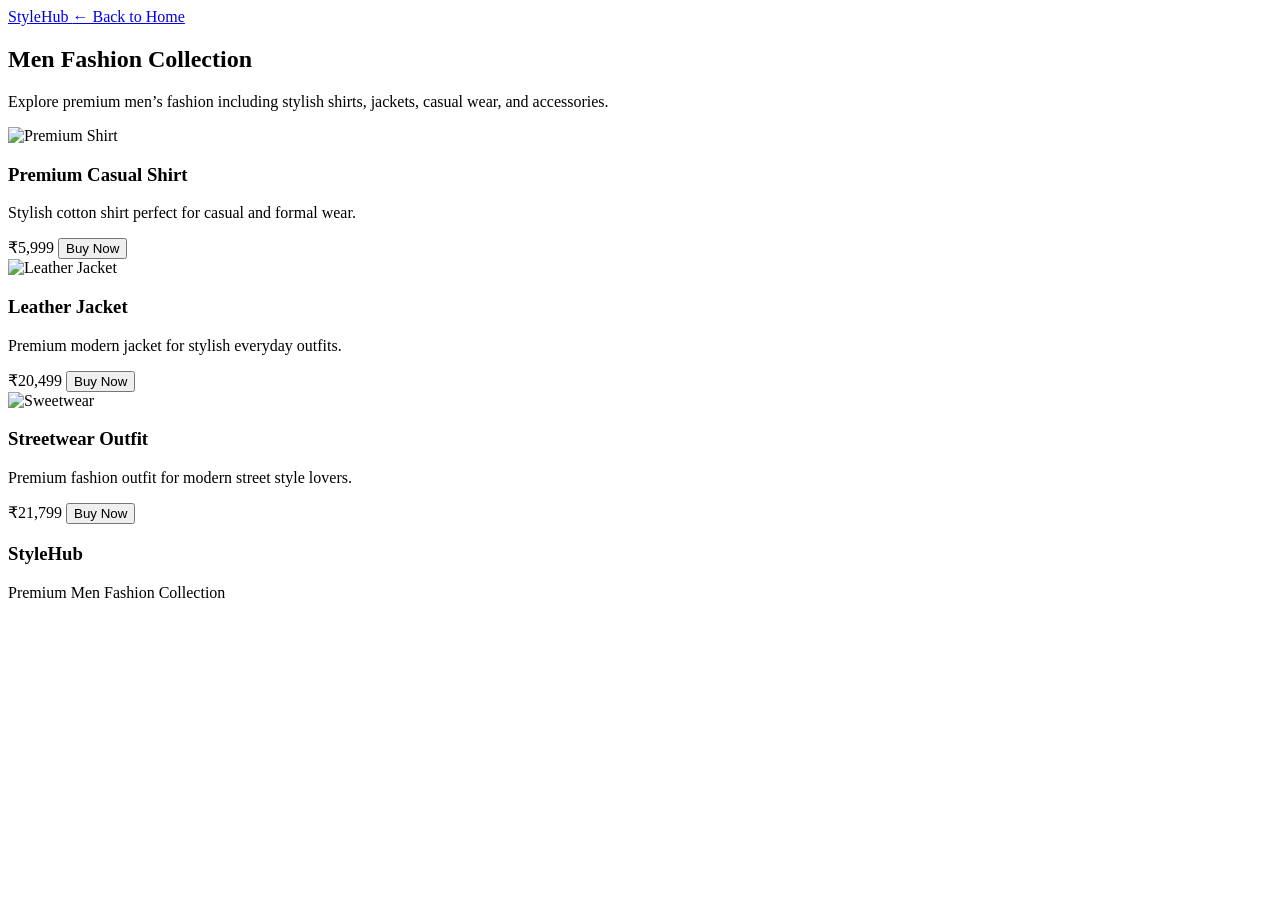
==== men.html @ a01085ac "Add files via upload" ====
<!DOCTYPE html>
<html lang="en">
<head>
  <meta charset="UTF-8" />
  <meta
    name="viewport"
    content="width=device-width, initial-scale=1.0"
  />
  <title>Men Fashion | StyleHub</title>
  <link rel="stylesheet" href="details.css" />
</head>
<body>

  <header class="navbar">
    <a href="index.html" class="logo">
      StyleHub
    </a>

    <a href="index.html" class="back-btn">
      ← Back to Home
    </a>
  </header>

  <section class="page-hero">
    <h1>Men Fashion Collection</h1>

    <p>
      Explore premium men’s fashion
      including stylish shirts, jackets,
      casual wear, and accessories.
    </p>
  </section>

  <section class="products">

    <div class="product-grid">

      <div class="product-card">
        <img
          src="C:\Users\nikit\OneDrive\Desktop\synent\task2-responsivepage\images\Screenshot 2026-05-18 165228.png"
          alt="Premium Shirt"
        />

        <div class="product-content">
          <h3>Premium Casual Shirt</h3>

          <p>
            Stylish cotton shirt perfect
            for casual and formal wear.
          </p>

          <span class="price">
            ₹5,999
          </span>

          <button class="buy-btn">
            Buy Now
          </button>
        </div>
      </div>

      <div class="product-card">
        <img
          src=""C:\Users\nikit\OneDrive\Desktop\synent\task2-responsivepage\images\Screenshot 2026-05-18 164438.png"
          alt="Leather Jacket"
        />

        <div class="product-content">
          <h3>Leather Jacket</h3>

          <p>
            Premium modern jacket for
            stylish everyday outfits.
          </p>

          <span class="price">
            ₹20,499
          </span>

          <button class="buy-btn">
            Buy Now
          </button>
        </div>
      </div>

      <div class="product-card">
        <img
          src="C:\Users\nikit\OneDrive\Desktop\synent\task2-responsivepage\images\sweetwear.jpg.png"
          alt="Sweetwear"
        />

        <div class="product-content">
          <h3>Streetwear Outfit</h3>

          <p>
            Premium fashion outfit for
            modern street style lovers.
          </p>

          <span class="price">
            ₹21,799
          </span>

          <button class="buy-btn">
            Buy Now
          </button>
        </div>
      </div>

    </div>

  </section>

  <footer class="footer">
    <h3>StyleHub</h3>
    <p>Premium Men Fashion Collection</p>
  </footer>

</body>
</html>
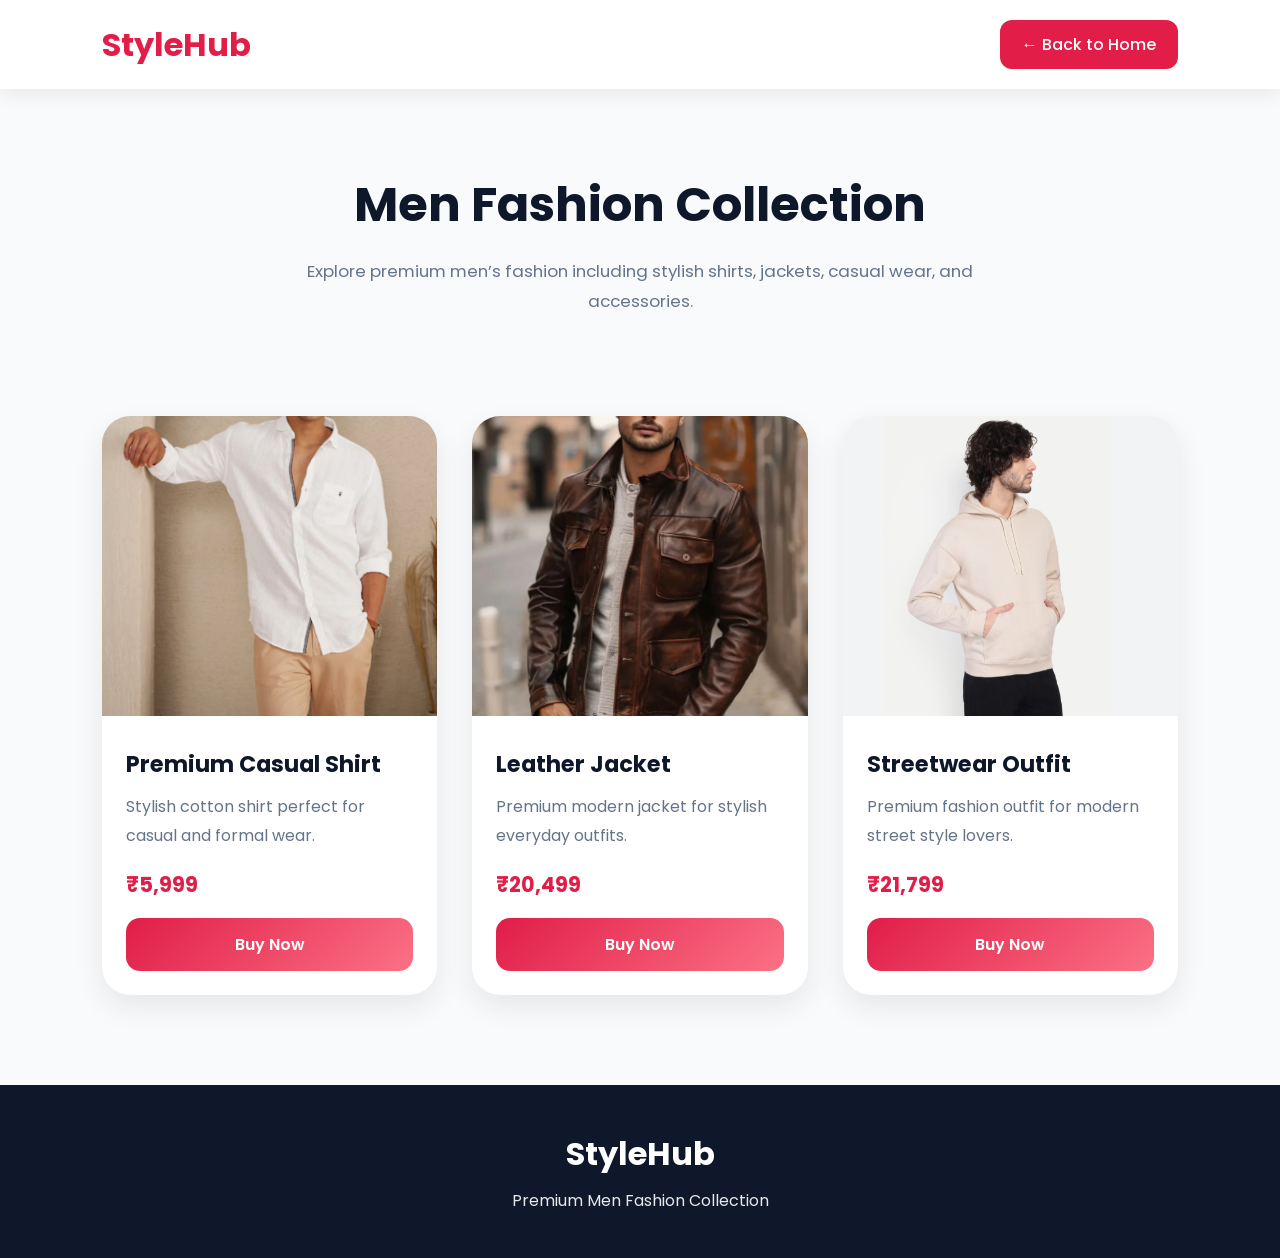
==== commit 12a46866: "Update men.html" ====
--- a/men.html
+++ b/men.html
@@ -37,7 +37,7 @@
 
       <div class="product-card">
         <img
-          src="C:\Users\nikit\OneDrive\Desktop\synent\task2-responsivepage\images\Screenshot 2026-05-18 165228.png"
+          src="images/mencasual.png"
           alt="Premium Shirt"
         />
 
@@ -61,7 +61,7 @@
 
       <div class="product-card">
         <img
-          src=""C:\Users\nikit\OneDrive\Desktop\synent\task2-responsivepage\images\Screenshot 2026-05-18 164438.png"
+          src="images/leatherjacket.png"
           alt="Leather Jacket"
         />
 
@@ -85,7 +85,7 @@
 
       <div class="product-card">
         <img
-          src="C:\Users\nikit\OneDrive\Desktop\synent\task2-responsivepage\images\sweetwear.jpg.png"
+          src="images/sweetwear.jpg.png"
           alt="Sweetwear"
         />
 
@@ -117,4 +117,4 @@
   </footer>
 
 </body>
-</html>+</html>
--- a/details.css
+++ b/details.css
@@ -0,0 +1,253 @@
+/* Google Font */
+@import url('https://fonts.googleapis.com/css2?family=Poppins:wght@300;400;500;600;700&display=swap');
+
+*{
+  margin:0;
+  padding:0;
+  box-sizing:border-box;
+  font-family:'Poppins',sans-serif;
+}
+
+body{
+  background:#f8fafc;
+  color:#1e293b;
+}
+
+/* ==========================
+   NAVBAR
+========================== */
+
+.navbar{
+  position:sticky;
+  top:0;
+  z-index:1000;
+
+  display:flex;
+  justify-content:space-between;
+  align-items:center;
+
+  padding:20px 8%;
+
+  background:rgba(255,255,255,0.95);
+  backdrop-filter:blur(12px);
+
+  box-shadow:0 4px 20px rgba(0,0,0,0.08);
+}
+
+.logo{
+  text-decoration:none;
+  font-size:2rem;
+  font-weight:700;
+  color:#e11d48;
+}
+
+.back-btn{
+  text-decoration:none;
+  background:#e11d48;
+  color:white;
+  padding:12px 22px;
+  border-radius:12px;
+  font-weight:500;
+  transition:0.3s ease;
+}
+
+.back-btn:hover{
+  transform:translateY(-2px);
+  box-shadow:0 10px 25px rgba(225,29,72,0.25);
+}
+
+/* ==========================
+   HERO SECTION
+========================== */
+
+.page-hero{
+  text-align:center;
+  padding:80px 8% 50px;
+}
+
+.page-hero h1{
+  font-size:3rem;
+  margin-bottom:15px;
+  color:#0f172a;
+}
+
+.page-hero p{
+  max-width:700px;
+  margin:auto;
+  color:#64748b;
+  line-height:1.8;
+  font-size:1.05rem;
+}
+
+/* ==========================
+   PRODUCT SECTION
+========================== */
+
+.products{
+  padding:50px 8% 90px;
+}
+
+.product-grid{
+  display:grid;
+
+  grid-template-columns:
+  repeat(auto-fit,minmax(280px,1fr));
+
+  gap:35px;
+}
+
+.product-card{
+  background:white;
+  border-radius:28px;
+  overflow:hidden;
+
+  box-shadow:
+  0 12px 30px rgba(0,0,0,0.08);
+
+  transition:0.35s ease;
+}
+
+.product-card:hover{
+  transform:translateY(-10px);
+}
+
+.product-card img{
+  width:100%;
+  height:300px;
+  object-fit:cover;
+}
+
+.product-content{
+  padding:24px;
+}
+
+.product-content h3{
+  font-size:1.4rem;
+  margin-bottom:12px;
+  color:#0f172a;
+}
+
+.product-content p{
+  color:#64748b;
+  line-height:1.8;
+  margin-bottom:18px;
+}
+
+/* Price */
+
+.price{
+  display:inline-block;
+  font-size:1.3rem;
+  font-weight:700;
+  color:#e11d48;
+  margin-bottom:18px;
+}
+
+/* Button */
+
+.buy-btn{
+  width:100%;
+  border:none;
+  padding:14px;
+
+  background:linear-gradient(
+    135deg,
+    #e11d48,
+    #fb7185
+  );
+
+  color:white;
+  border-radius:14px;
+
+  font-size:1rem;
+  font-weight:600;
+  cursor:pointer;
+
+  transition:0.3s ease;
+}
+
+.buy-btn:hover{
+  transform:translateY(-2px);
+  box-shadow:0 12px 25px rgba(225,29,72,0.25);
+}
+
+/* ==========================
+   FOOTER
+========================== */
+
+.footer{
+  background:#0f172a;
+  color:white;
+  text-align:center;
+  padding:45px 20px;
+}
+
+.footer h3{
+  font-size:2rem;
+  margin-bottom:10px;
+}
+
+.footer p{
+  opacity:0.9;
+  margin-top:8px;
+}
+
+/* ==========================
+   RESPONSIVE
+========================== */
+
+@media(max-width:992px){
+
+  .page-hero h1{
+    font-size:2.5rem;
+  }
+
+  .product-card img{
+    height:260px;
+  }
+}
+
+@media(max-width:768px){
+
+  .navbar{
+    flex-direction:column;
+    gap:20px;
+    text-align:center;
+  }
+
+  .page-hero{
+    padding:60px 6% 30px;
+  }
+
+  .page-hero h1{
+    font-size:2rem;
+  }
+
+  .page-hero p{
+    font-size:1rem;
+  }
+
+  .products{
+    padding:30px 6% 70px;
+  }
+
+  .product-card img{
+    height:230px;
+  }
+}
+
+@media(max-width:480px){
+
+  .logo{
+    font-size:1.7rem;
+  }
+
+  .page-hero h1{
+    font-size:1.8rem;
+  }
+
+  .back-btn{
+    width:100%;
+    text-align:center;
+  }
+}
